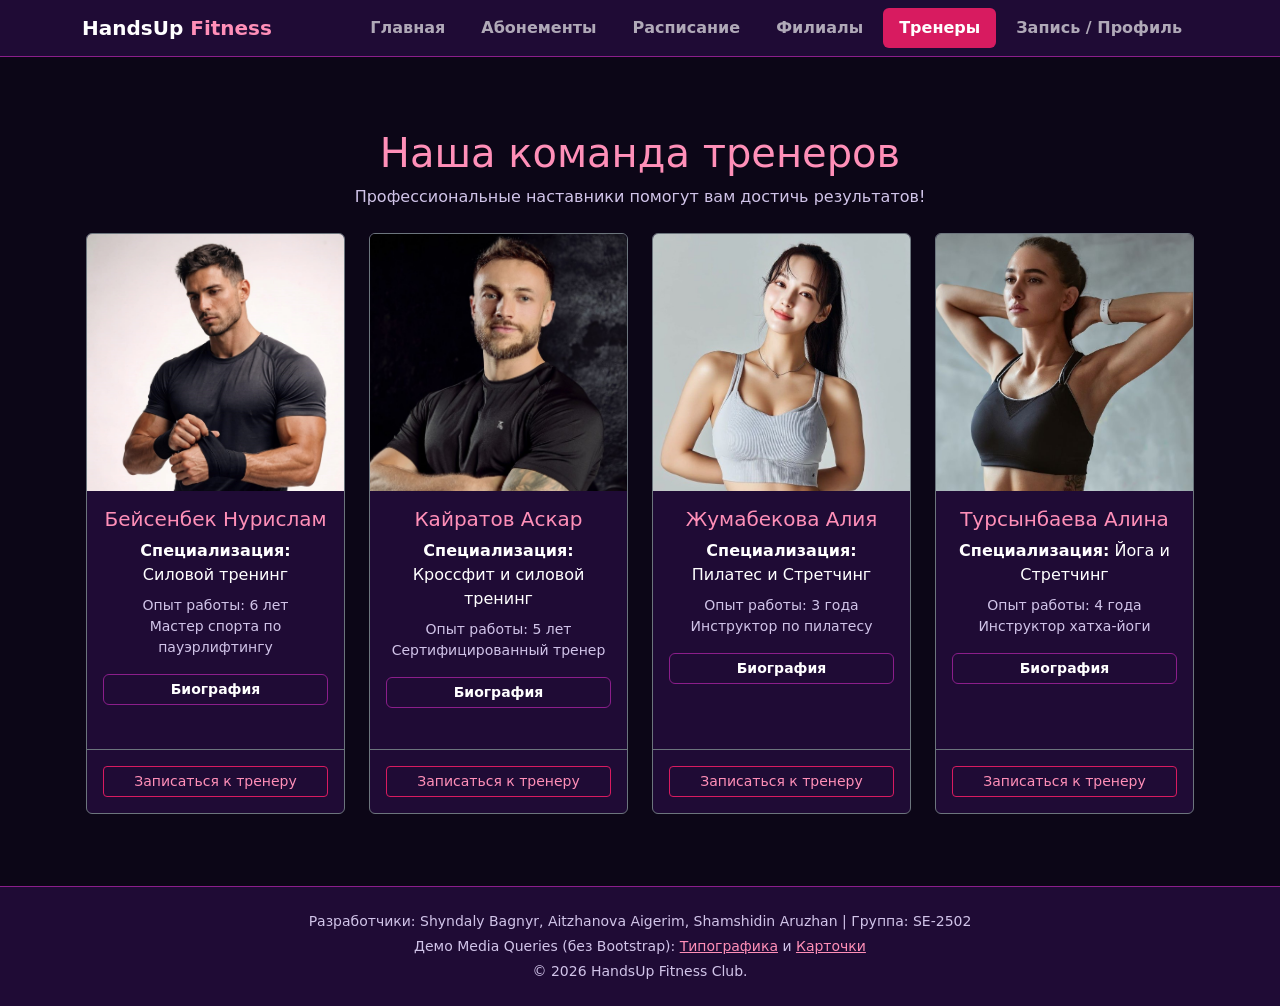
==== trainers.html @ 454f4c9d "first commit" ====
<!DOCTYPE html>
<html lang="ru" data-bs-theme="dark">
<head>
    <meta charset="UTF-8">
    <meta name="viewport" content="width=device-width, initial-scale=1">
    <title>HandsUp Fitness Club | Тренеры</title>
    <meta name="description" content="HandsUp Fitness Club — абонементы, расписание, филиалы и тренеры. Запись на пробную тренировку онлайн.">
    <link rel="icon" href="data:image/svg+xml,<svg xmlns=%22http://www.w3.org/2000/svg%22 viewBox=%220 0 100 100%22><text y=%22.9em%22 font-size=%2290%22>🏋️</text></svg>">
    <link rel="stylesheet" href="css/bootstrap.min.css">
    <link rel="stylesheet" href="css/style.css">
</head>
<body class="d-flex flex-column min-vh-100">
    <a class="visually-hidden-focusable btn btn-primary position-absolute top-0 start-0 m-2 z-3" href="#content">Перейти к содержимому</a>

    <nav class="navbar navbar-expand-xl bg-dark sticky-top border-bottom" aria-label="Основная навигация">
        <div class="container">
            <a class="navbar-brand fw-bold" href="index.html">HandsUp <span class="text-brand">Fitness</span></a>
            <button class="navbar-toggler" type="button" data-bs-toggle="collapse" data-bs-target="#mainNav"
                    aria-controls="mainNav" aria-expanded="false" aria-label="Открыть меню">
                <span class="navbar-toggler-icon"></span>
            </button>
            <div class="collapse navbar-collapse" id="mainNav">
                <ul class="navbar-nav ms-auto mb-2 mb-xl-0 gap-xl-1">
                    <li class="nav-item"><a class="nav-link rounded px-xl-3 fw-semibold" href="index.html">Главная</a></li>
                    <li class="nav-item"><a class="nav-link rounded px-xl-3 fw-semibold" href="pricing.html">Абонементы</a></li>
                    <li class="nav-item"><a class="nav-link rounded px-xl-3 fw-semibold" href="schedule.html">Расписание</a></li>
                    <li class="nav-item"><a class="nav-link rounded px-xl-3 fw-semibold" href="branches.html">Филиалы</a></li>
                    <li class="nav-item"><a class="nav-link active rounded px-xl-3 fw-semibold" aria-current="page" href="trainers.html">Тренеры</a></li>
                    <li class="nav-item"><a class="nav-link rounded px-xl-3 fw-semibold" href="profile.html">Запись / Профиль</a></li>
                </ul>
            </div>
        </div>
    </nav>

    <main id="content" class="container px-3 py-4 py-lg-5 mt-lg-4">

        <h1 class="text-center text-brand mb-2">Наша команда тренеров</h1>
        <p class="text-center text-body-secondary mb-4">Профессиональные наставники помогут вам достичь результатов!</p>

        <div class="row row-cols-1 row-cols-sm-2 row-cols-lg-4 g-4 mb-4">
            <!-- Trainer 1 -->
            <div class="col">
                <article class="card h-100 text-center bg-dark border-secondary">
                    <img src="images/trainer-1.jpg" class="card-img-top trainer-photo" alt="Тренер Бейсенбек Нурислам">
                    <div class="card-body">
                        <h2 class="card-title h5 text-brand">Бейсенбек Нурислам</h2>
                        <p class="card-text mb-2"><strong>Специализация:</strong> Силовой тренинг</p>
                        <ul class="list-unstyled text-body-secondary small mb-3">
                            <li>Опыт работы: 6 лет</li>
                            <li>Мастер спорта по пауэрлифтингу</li>
                        </ul>
                        
                        <!-- TASK 2: Custom JavaScript Accordion for extra trainer info -->
                        <div class="mb-2">
                            <div class="custom-accordion-header py-1 px-2 small text-center">Биография</div>
                            <div class="custom-accordion-content small text-body-secondary p-2">
                                Специализируется на наборе массы, увеличении силовых показателей и безопасной технике работы со штангой.
                            </div>
                        </div>
                    </div>
                    <div class="card-footer py-3 bg-transparent border-secondary">
                        <a class="btn btn-outline-primary btn-sm w-100" href="profile.html">Записаться к тренеру</a>
                    </div>
                </article>
            </div>

            <!-- Trainer 2 -->
            <div class="col">
                <article class="card h-100 text-center bg-dark border-secondary">
                    <img src="images/trainer-3.jpg" class="card-img-top trainer-photo" alt="Тренер Кайратов Аскар">
                    <div class="card-body">
                        <h2 class="card-title h5 text-brand">Кайратов Аскар</h2>
                        <p class="card-text mb-2"><strong>Специализация:</strong> Кроссфит и силовой тренинг</p>
                        <ul class="list-unstyled text-body-secondary small mb-3">
                            <li>Опыт работы: 5 лет</li>
                            <li>Сертифицированный тренер</li>
                        </ul>

                        <div class="mb-2">
                            <div class="custom-accordion-header py-1 px-2 small text-center">Биография</div>
                            <div class="custom-accordion-content small text-body-secondary p-2">
                                Помогает развить выносливость, координацию и взрывную силу через интенсивные функциональные тренировки.
                            </div>
                        </div>
                    </div>
                    <div class="card-footer py-3 bg-transparent border-secondary">
                        <a class="btn btn-outline-primary btn-sm w-100" href="profile.html">Записаться к тренеру</a>
                    </div>
                </article>
            </div>

            <!-- Trainer 3 -->
            <div class="col">
                <article class="card h-100 text-center bg-dark border-secondary">
                    <img src="images/trainer-4.jpg" class="card-img-top trainer-photo" alt="Тренер Жумабекова Алия">
                    <div class="card-body">
                        <h2 class="card-title h5 text-brand">Жумабекова Алия</h2>
                        <p class="card-text mb-2"><strong>Специализация:</strong> Пилатес и Стретчинг</p>
                        <ul class="list-unstyled text-body-secondary small mb-3">
                            <li>Опыт работы: 3 года</li>
                            <li>Инструктор по пилатесу</li>
                        </ul>

                        <div class="mb-2">
                            <div class="custom-accordion-header py-1 px-2 small text-center">Биография</div>
                            <div class="custom-accordion-content small text-body-secondary p-2">
                                Эксперт по укреплению мышечного корсета, улучшению гибкости и снятию напряжения в спине после сидячей работы.
                            </div>
                        </div>
                    </div>
                    <div class="card-footer py-3 bg-transparent border-secondary">
                        <a class="btn btn-outline-primary btn-sm w-100" href="profile.html">Записаться к тренеру</a>
                    </div>
                </article>
            </div>

            <!-- Trainer 4 -->
            <div class="col">
                <article class="card h-100 text-center bg-dark border-secondary">
                    <img src="images/trainer-2.jpg" class="card-img-top trainer-photo" alt="Тренер Турсынбаева Алина">
                    <div class="card-body">
                        <h2 class="card-title h5 text-brand">Турсынбаева Алина</h2>
                        <p class="card-text mb-2"><strong>Специализация:</strong> Йога и Стретчинг</p>
                        <ul class="list-unstyled text-body-secondary small mb-3">
                            <li>Опыт работы: 4 года</li>
                            <li>Инструктор хатха-йоги</li>
                        </ul>

                        <div class="mb-2">
                            <div class="custom-accordion-header py-1 px-2 small text-center">Биография</div>
                            <div class="custom-accordion-content small text-body-secondary p-2">
                                Практикует осознанный подход к движению, помогает обрести душевное равновесие и гармонию тела через йогу.
                            </div>
                        </div>
                    </div>
                    <div class="card-footer py-3 bg-transparent border-secondary">
                        <a class="btn btn-outline-primary btn-sm w-100" href="profile.html">Записаться к тренеру</a>
                    </div>
                </article>
            </div>
        </div>
    </main>

    <footer class="bg-dark border-top mt-auto py-4 text-center text-body-secondary small">
        <div class="container px-sm-2">
            <p class="mb-1">Разработчики: Shyndaly Bagnyr, Aitzhanova Aigerim, Shamshidin Aruzhan | Группа: SE-2502</p>
            <p class="mb-1">Демо Media Queries (без Bootstrap): <a href="media-typography.html">Типографика</a> и <a href="media-cards.html">Карточки</a></p>
            <p class="mb-0">&copy; 2026 HandsUp Fitness Club.</p>
        </div>
    </footer>

    <script src="js/bootstrap.bundle.min.js"></script>
    <script src="js/main.js"></script>
</body>
</html>
---- css/style.css ----
/* HandsUp Fitness — Theme over Bootstrap 5.3 (Colors only, no layout margin/padding overrides) */
html[data-bs-theme="dark"] {
    --bs-body-bg: #0c0617;
    --bs-body-color: #ffffff;
    --bs-secondary-color: #d1c4e9;
    --bs-tertiary-bg: #1f0b35;
    --bs-border-color: #8b1e8b;
    --bs-dark-rgb: 31, 11, 53;
    --bs-link-color: #ff8fb8;
    --bs-link-hover-color: #ffffff;
    --bs-link-color-rgb: 255, 143, 184;
    --bs-link-hover-color-rgb: 255, 255, 255;
    --bs-emphasis-color: #ffffff;
}

.text-brand { color: #ff8fb8; }

.hero-gradient { background: linear-gradient(135deg, #1f0b35, #5d0c32); }

/* Buttons styling */
.btn-primary {
    --bs-btn-bg: #d81b60;
    --bs-btn-border-color: #d81b60;
    --bs-btn-hover-bg: #b0144f;
    --bs-btn-hover-border-color: #b0144f;
    --bs-btn-active-bg: #95103f;
    --bs-btn-active-border-color: #95103f;
    --bs-btn-disabled-bg: #d81b60;
    --bs-btn-disabled-border-color: #d81b60;
    --bs-btn-focus-shadow-rgb: 216, 27, 96;
}
.btn-outline-primary {
    --bs-btn-color: #ff8fb8;
    --bs-btn-border-color: #d81b60;
    --bs-btn-hover-bg: #d81b60;
    --bs-btn-hover-border-color: #d81b60;
    --bs-btn-active-bg: #b0144f;
    --bs-btn-active-border-color: #b0144f;
    --bs-btn-disabled-color: #ff8fb8;
    --bs-btn-disabled-border-color: #d81b60;
    --bs-btn-focus-shadow-rgb: 216, 27, 96;
}

/* Navigation bar */
.navbar { --bs-navbar-active-color: #ffffff; }
.navbar .nav-link.active { background-color: #d81b60; }
.navbar .nav-link:hover:not(.active) { background-color: rgba(255, 255, 255, 0.1); color: #ffffff; }

/* Исправление видимости иконки мобильного меню (гамбургера) в темной теме */
.navbar-toggler-icon {
    background-image: url("data:image/svg+xml,%3csvg xmlns='http://www.w3.org/2000/svg' viewBox='0 0 30 30'%3e%3cpath stroke='rgba%28255, 255, 255, 0.85%29' stroke-linecap='round' stroke-miterlimit='10' stroke-width='2' d='M4 7h22M4 15h22M4 23h22'/%3e%3c/svg%3e");
}

/* Cards, tables and lists */
.card {
    --bs-card-bg: #1f0b35;
    --bs-card-cap-bg: rgba(255, 255, 255, 0.04);
    --bs-card-border-color: #8b1e8b;
}
.list-group { --bs-list-group-bg: transparent; --bs-list-group-border-color: rgba(139, 30, 139, 0.4); }
.table-dark {
    --bs-table-bg: #1f0b35;
    --bs-table-border-color: rgba(139, 30, 139, 0.5);
    --bs-table-striped-bg: #2a1046;
    --bs-table-hover-bg: #3a1560;
}
.table-dark thead th { background-color: #d81b60; color: #ffffff; }

/* Images and media aspect ratios */
.trainer-photo { aspect-ratio: 1 / 1; object-fit: cover; object-position: center top; }
.branch-photo { aspect-ratio: 3 / 2; object-fit: cover; }
.carousel-item img { aspect-ratio: 16 / 9; object-fit: cover; object-position: center 30%; }

/* Forms and inputs */
.form-control::placeholder { color: #a996c6; }
.form-control:focus, .form-select:focus {
    border-color: #d81b60;
    box-shadow: 0 0 0 0.25rem rgba(216, 27, 96, 0.3);
}
.form-check-input:checked { background-color: #d81b60; border-color: #d81b60; }
.form-check-input:focus { border-color: #d81b60; box-shadow: 0 0 0 0.25rem rgba(216, 27, 96, 0.3); }

/* Carousel controls and indicators in dark mode */
html[data-bs-theme="dark"] .carousel .carousel-control-prev-icon,
html[data-bs-theme="dark"] .carousel .carousel-control-next-icon {
    filter: drop-shadow(0 0 4px #000);
}
html[data-bs-theme="dark"] .carousel .carousel-indicators [data-bs-target] { background-color: #ffffff; }

/* Popup modal overlay styling for pricing page */
.popup-overlay {
    position: fixed;
    top: 0;
    left: 0;
    width: 100%;
    height: 100%;
    background-color: rgba(0, 0, 0, 0.7);
    display: flex;
    justify-content: center;
    align-items: center;
    z-index: 1050;
}

.popup-content {
    box-shadow: 0 0.5rem 1rem rgba(0, 0, 0, 0.5);
    animation: popupFadeIn 0.3s ease;
}

@keyframes popupFadeIn {
    from { opacity: 0; transform: translateY(-20px); }
    to { opacity: 1; transform: translateY(0); }
}

/* Custom Accordion Styles (Task 2) — Исправлено отображение текста */
.custom-accordion-header {
    cursor: pointer;
    background-color: #1f0b35;
    border: 1px solid #8b1e8b;
    padding: 12px 16px;
    border-radius: 6px;
    font-weight: 600;
    transition: background-color 0.2s ease;
    text-align: left;
    width: 100%;
}

.custom-accordion-header:hover {
    background-color: #2a1046;
}

.custom-accordion-content {
    max-height: 0;
    opacity: 0;
    overflow: hidden;
    transition: max-height 0.35s ease-out, opacity 0.35s ease-out, padding 0.35s ease-out;
    background-color: #160827;
    border-left: 1px solid #8b1e8b;
    border-right: 1px solid #8b1e8b;
    border-bottom: 1px solid #8b1e8b;
    border-radius: 0 0 6px 6px;
    padding: 0 16px;
    text-align: left;
}

.custom-accordion-header.active + .custom-accordion-content {
    padding: 14px 16px; /* Текст полностью виден, отступы сверху и снизу комфортные */
}
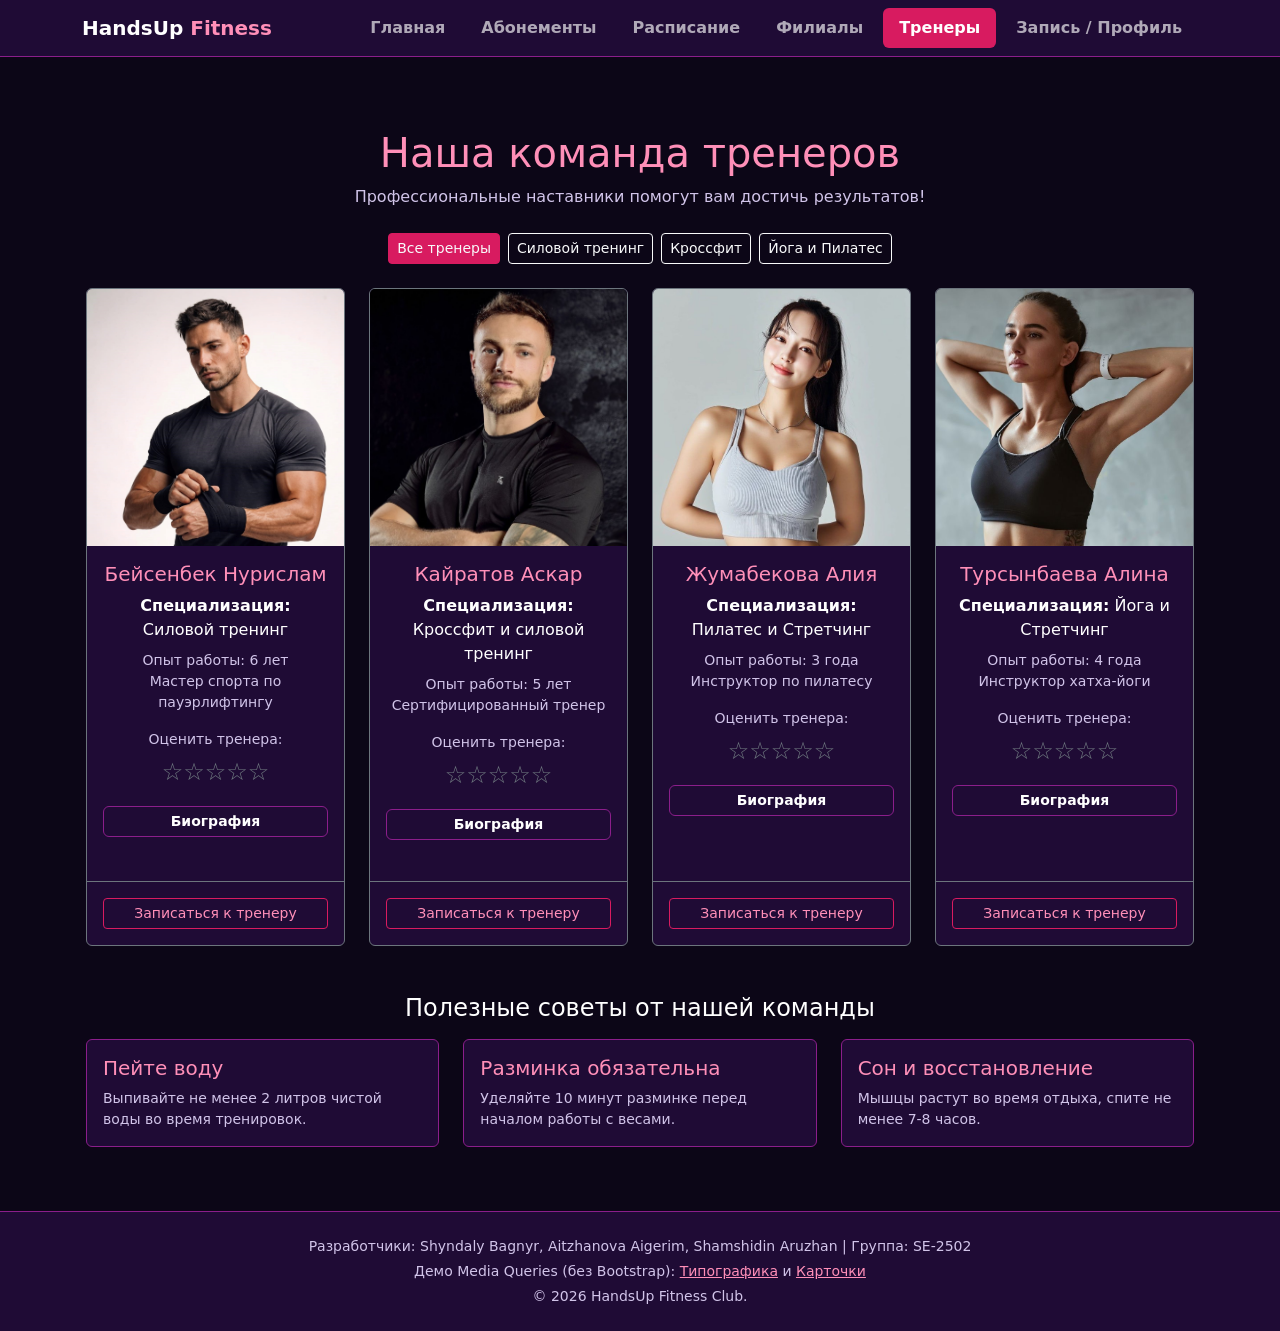
==== commit c3feae65: "Add Assignment 5 features: ratings, switch filters, arrays and sound effects" ====
--- a/trainers.html
+++ b/trainers.html
@@ -37,9 +37,17 @@
         <h1 class="text-center text-brand mb-2">Наша команда тренеров</h1>
         <p class="text-center text-body-secondary mb-4">Профессиональные наставники помогут вам достичь результатов!</p>
 
-        <div class="row row-cols-1 row-cols-sm-2 row-cols-lg-4 g-4 mb-4">
+        <!-- Кнопки фильтрации с использованием Switch Statements в JS -->
+        <div class="d-flex justify-content-center gap-2 mb-4 flex-wrap">
+            <button class="btn btn-outline-light btn-sm filter-btn active-filter" data-category="all">Все тренеры</button>
+            <button class="btn btn-outline-light btn-sm filter-btn" data-category="strength">Силовой тренинг</button>
+            <button class="btn btn-outline-light btn-sm filter-btn" data-category="crossfit">Кроссфит</button>
+            <button class="btn btn-outline-light btn-sm filter-btn" data-category="yoga">Йога и Пилатес</button>
+        </div>
+
+        <div class="row row-cols-1 row-cols-sm-2 row-cols-lg-4 g-4 mb-4" id="trainersContainer">
             <!-- Trainer 1 -->
-            <div class="col">
+            <div class="col trainer-card-col" data-category="strength">
                 <article class="card h-100 text-center bg-dark border-secondary">
                     <img src="images/trainer-1.jpg" class="card-img-top trainer-photo" alt="Тренер Бейсенбек Нурислам">
                     <div class="card-body">
@@ -50,7 +58,14 @@
                             <li>Мастер спорта по пауэрлифтингу</li>
                         </ul>
                         
-                        <!-- TASK 2: Custom JavaScript Accordion for extra trainer info -->
+                        <!-- Интерактивный рейтинг звездочками (DOM & querySelectorAll) -->
+                        <div class="mb-3">
+                            <span class="small text-body-secondary d-block mb-1">Оценить тренера:</span>
+                            <div class="rating-stars" data-trainer="Нурислам Бейсенбек">
+                                <span class="star">☆</span><span class="star">☆</span><span class="star">☆</span><span class="star">☆</span><span class="star">☆</span>
+                            </div>
+                        </div>
+
                         <div class="mb-2">
                             <div class="custom-accordion-header py-1 px-2 small text-center">Биография</div>
                             <div class="custom-accordion-content small text-body-secondary p-2">
@@ -65,7 +80,7 @@
             </div>
 
             <!-- Trainer 2 -->
-            <div class="col">
+            <div class="col trainer-card-col" data-category="crossfit">
                 <article class="card h-100 text-center bg-dark border-secondary">
                     <img src="images/trainer-3.jpg" class="card-img-top trainer-photo" alt="Тренер Кайратов Аскар">
                     <div class="card-body">
@@ -76,6 +91,13 @@
                             <li>Сертифицированный тренер</li>
                         </ul>
 
+                        <div class="mb-3">
+                            <span class="small text-body-secondary d-block mb-1">Оценить тренера:</span>
+                            <div class="rating-stars" data-trainer="Аскар Кайратов">
+                                <span class="star">☆</span><span class="star">☆</span><span class="star">☆</span><span class="star">☆</span><span class="star">☆</span>
+                            </div>
+                        </div>
+
                         <div class="mb-2">
                             <div class="custom-accordion-header py-1 px-2 small text-center">Биография</div>
                             <div class="custom-accordion-content small text-body-secondary p-2">
@@ -90,7 +112,7 @@
             </div>
 
             <!-- Trainer 3 -->
-            <div class="col">
+            <div class="col trainer-card-col" data-category="yoga">
                 <article class="card h-100 text-center bg-dark border-secondary">
                     <img src="images/trainer-4.jpg" class="card-img-top trainer-photo" alt="Тренер Жумабекова Алия">
                     <div class="card-body">
@@ -101,6 +123,13 @@
                             <li>Инструктор по пилатесу</li>
                         </ul>
 
+                        <div class="mb-3">
+                            <span class="small text-body-secondary d-block mb-1">Оценить тренера:</span>
+                            <div class="rating-stars" data-trainer="Алия Жумабекова">
+                                <span class="star">☆</span><span class="star">☆</span><span class="star">☆</span><span class="star">☆</span><span class="star">☆</span>
+                            </div>
+                        </div>
+
                         <div class="mb-2">
                             <div class="custom-accordion-header py-1 px-2 small text-center">Биография</div>
                             <div class="custom-accordion-content small text-body-secondary p-2">
@@ -115,7 +144,7 @@
             </div>
 
             <!-- Trainer 4 -->
-            <div class="col">
+            <div class="col trainer-card-col" data-category="yoga">
                 <article class="card h-100 text-center bg-dark border-secondary">
                     <img src="images/trainer-2.jpg" class="card-img-top trainer-photo" alt="Тренер Турсынбаева Алина">
                     <div class="card-body">
@@ -126,6 +155,13 @@
                             <li>Инструктор хатха-йоги</li>
                         </ul>
 
+                        <div class="mb-3">
+                            <span class="small text-body-secondary d-block mb-1">Оценить тренера:</span>
+                            <div class="rating-stars" data-trainer="Алина Турсынбаева">
+                                <span class="star">☆</span><span class="star">☆</span><span class="star">☆</span><span class="star">☆</span><span class="star">☆</span>
+                            </div>
+                        </div>
+
                         <div class="mb-2">
                             <div class="custom-accordion-header py-1 px-2 small text-center">Биография</div>
                             <div class="custom-accordion-content small text-body-secondary p-2">
@@ -139,6 +175,15 @@
                 </article>
             </div>
         </div>
+
+        <!-- Демонстрация массивов и методов (Higher-Order Functions / map) -->
+        <section class="mt-5">
+            <h2 class="h4 text-center mb-3">Полезные советы от нашей команды</h2>
+            <div class="row" id="dynamicTipsContainer">
+                <!-- Динамически заполняется через JS (массивы + map) -->
+            </div>
+        </section>
+
     </main>
 
     <footer class="bg-dark border-top mt-auto py-4 text-center text-body-secondary small">
--- a/css/style.css
+++ b/css/style.css
@@ -144,4 +144,41 @@
 
 .custom-accordion-header.active + .custom-accordion-content {
     padding: 14px 16px; /* Текст полностью виден, отступы сверху и снизу комфортные */
+}
+
+/* ---------- Assignment 5 Additions: Rating, Animations & Filters ---------- */
+.rating-stars {
+    cursor: pointer;
+    font-size: 1.5rem;
+    color: #6c757d;
+    transition: transform 0.2s ease, color 0.2s ease;
+}
+
+.rating-stars .star {
+    display: inline-block;
+    transition: transform 0.2s ease;
+}
+
+.rating-stars .star:hover {
+    transform: scale(1.3);
+}
+
+.rating-stars .star.selected {
+    color: #ffc107; /* Желтый цвет выбранной звезды */
+}
+
+/* Анимация при наведении на карточки */
+.card-item, .card {
+    transition: transform 0.3s ease, box-shadow 0.3s ease;
+}
+
+.card:hover {
+    transform: translateY(-5px);
+    box-shadow: 0 10px 20px rgba(139, 30, 139, 0.3);
+}
+
+/* Стили для кнопок фильтрации */
+.filter-btn.active-filter {
+    background-color: var(--pink, #d81b60) !important;
+    border-color: var(--pink, #d81b60) !important;
 }
